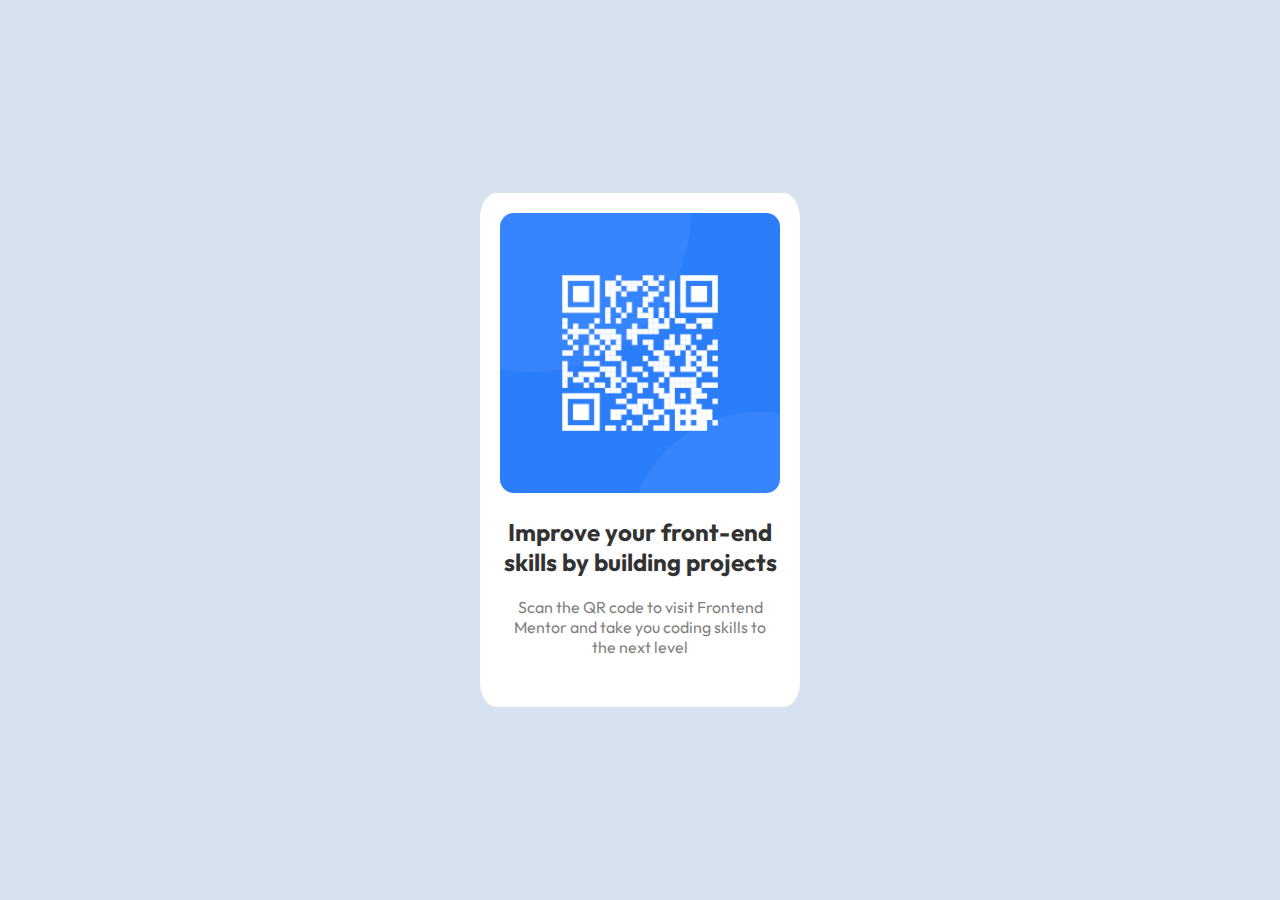
==== Project1/index.html @ 83d15886 "Update index.html" ====
<!DOCTYPE html>
<html lang="en">
<head>
    <meta charset="UTF-8">
    <meta http-equiv="X-UA-Compatible" content="IE=edge">
    <meta name="viewport" content="width=device-width, initial-scale=1.0">
    <title>Frontend Mentor | QR code component</title>
    <link rel="icon" type="image/png" sizes="32x32" href="./Img/favicon-32x32.png">
    <link rel="stylesheet" href="styles.css">
</head>
<body>
    <div class="container">
        <div class="content">
            <img id="img" src="./Img/image-qr-code.png" alt="qr-code">
            <h2>Improve your front-end skills by building projects</h2>
            <p>Scan the QR code to visit Frontend Mentor and take you coding skills to the next level</p>
        </div>
    </div>
</body>
</html>
---- Project1/styles.css ----
@import url('https://fonts.googleapis.com/css2?family=Outfit:wght@100;300;500&display=swap');

* {
    box-sizing: border-box;
    padding: 0;
    margin: 0;
}
html {
    font-family: 'Outfit', sans-serif;
}
body {
    /* background: #3e52a31c; */
    /* background: #52607e65; */
    background: #d6e2f0;
}
.container {
    width: 90%;
    height: 100vh;
    margin: auto;
    display: flex;
    justify-content: center;
    align-items: center;
}
.content {
    width: 320px;
    padding: 20px;
    border-radius: 5%;
    background: #fff;
}
#img {
    width: 100%;
    border-radius: 5%;
}
h2 {
    text-align: center;
    padding-top: 20px;
    opacity: .8;
}
p {
    text-align: center;
    padding: 20px 10px 30px;
    opacity: .5;
}
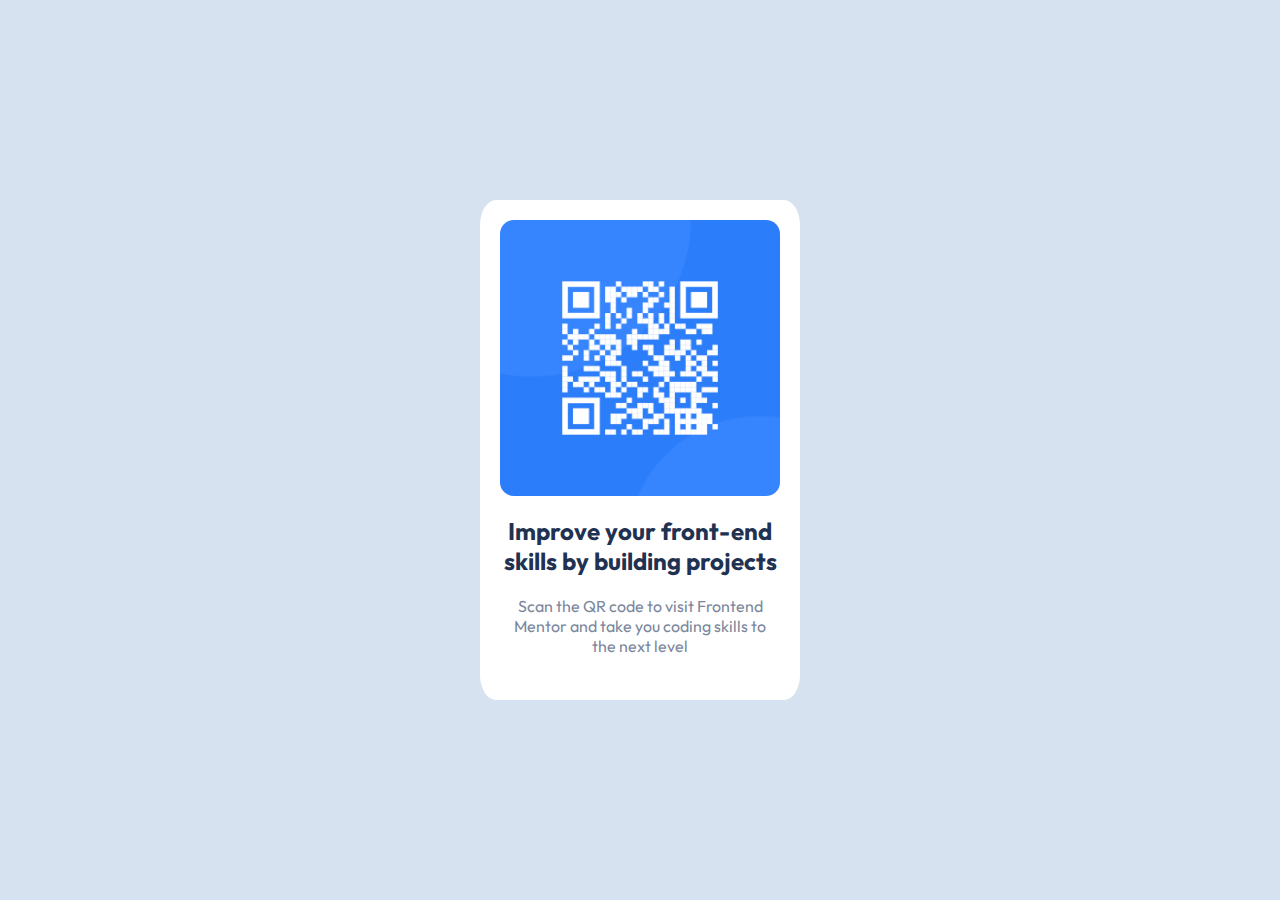
==== commit 1fdd016c: "Add files via upload" ====
--- a/Project1/index.html
+++ b/Project1/index.html
@@ -4,17 +4,19 @@
     <meta charset="UTF-8">
     <meta http-equiv="X-UA-Compatible" content="IE=edge">
     <meta name="viewport" content="width=device-width, initial-scale=1.0">
-    <title>Frontend Mentor | QR code component</title>
-    <link rel="icon" type="image/png" sizes="32x32" href="./Img/favicon-32x32.png">
+    <title>Frontend Mentor | QR Code Component</title>
+    <link rel="icon" type="image/png" sizes="32x32" href="./images/favicon-32x32.png">
     <link rel="stylesheet" href="styles.css">
 </head>
 <body>
-    <div class="container">
-        <div class="content">
-            <img id="img" src="./Img/image-qr-code.png" alt="qr-code">
-            <h2>Improve your front-end skills by building projects</h2>
-            <p>Scan the QR code to visit Frontend Mentor and take you coding skills to the next level</p>
+    <main class="container">
+        <div class="box">
+            <img class="qr-code__img" src="./Img/image-qr-code.png" alt="qr-code">
+            <div class="qr-code__text">
+                <h2>Improve your front-end skills by building projects</h2>
+                <p>Scan the QR code to visit Frontend Mentor and take you coding skills to the next level</p>
+            </div>
         </div>
-    </div>
+    </main>
 </body>
-</html>
+</html>--- a/Project1/styles.css
+++ b/Project1/styles.css
@@ -1,5 +1,11 @@
 @import url('https://fonts.googleapis.com/css2?family=Outfit:wght@100;300;500&display=swap');
 
+:root {
+    --white: #fff;
+    --light-grey: #d6e2f0;
+    --grayish-blue: #7b879d;
+    --dark-blue: #1f3251;
+}
 * {
     box-sizing: border-box;
     padding: 0;
@@ -9,35 +15,54 @@
     font-family: 'Outfit', sans-serif;
 }
 body {
-    /* background: #3e52a31c; */
-    /* background: #52607e65; */
-    background: #d6e2f0;
+    background: var(--light-grey);
 }
 .container {
-    width: 90%;
+    width: 85%;
     height: 100vh;
     margin: auto;
     display: flex;
     justify-content: center;
     align-items: center;
 }
-.content {
-    width: 320px;
+.box {
+    background: var(--white);
+    min-width: 280px;
+    height: 500px;
+    border-radius: 5%;
     padding: 20px;
+    display: flex;
+    flex-direction: column;
+    align-items: center;
+    overflow: hidden;
+    transition: all .5s;
+}
+.qr-code__img {
+    width: 280px;
+    height: 60%;
     border-radius: 5%;
-    background: #fff;
+    transition: all .5s;
 }
-#img {
-    width: 100%;
-    border-radius: 5%;
+.qr-code__text {
+    width: 280px;
+    display: block;
+    height: 40%;
 }
 h2 {
     text-align: center;
     padding-top: 20px;
-    opacity: .8;
+    color: var(--dark-blue);
 }
 p {
     text-align: center;
     padding: 20px 10px 30px;
-    opacity: .5;
+    color: var(--grayish-blue);
+}
+@media (hover:hover) {
+
+    .qr-code__img:hover {
+        width: 100%;
+        height: 100%;
+        transition: all .5s;
+    }
 }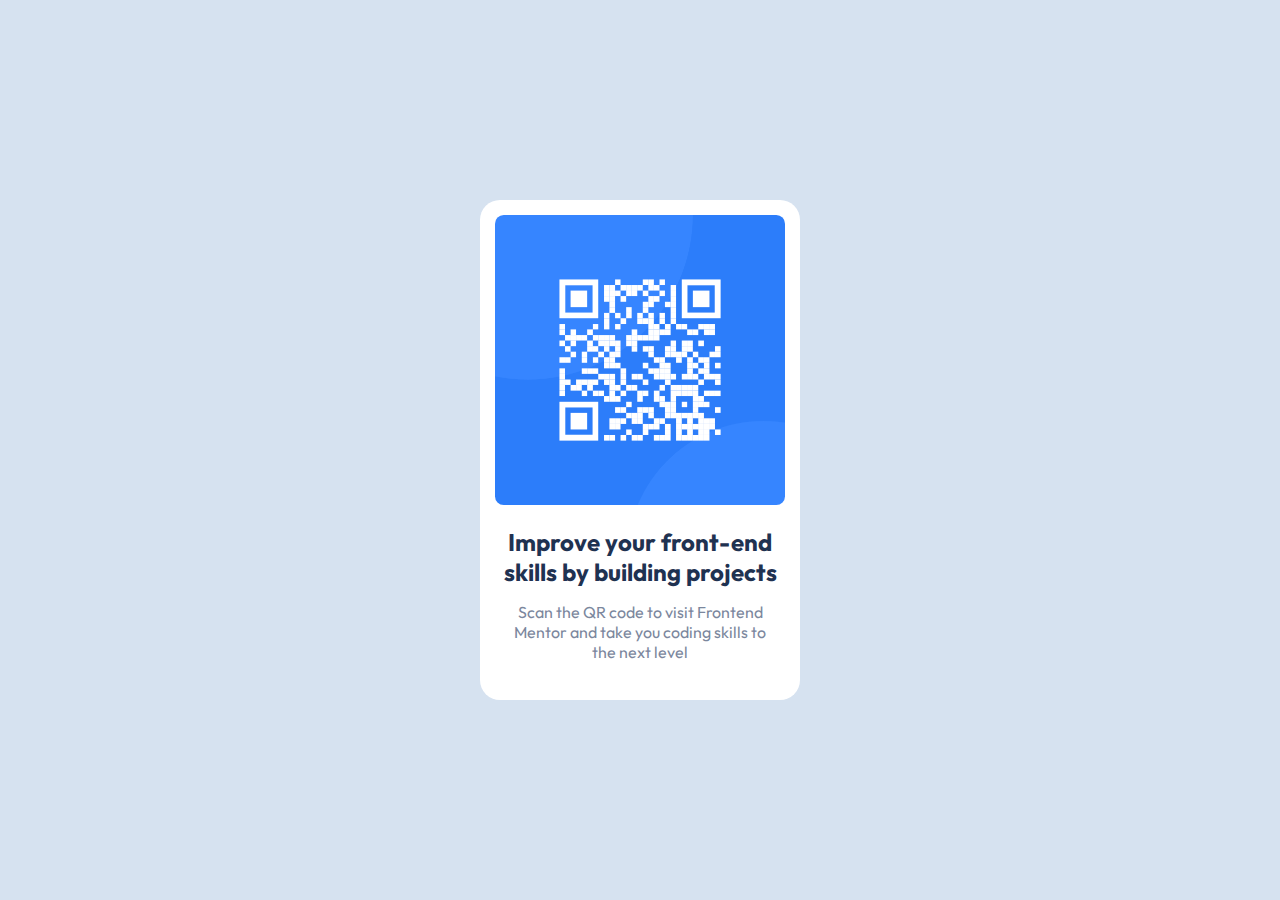
==== commit 71ad33f1: "Add files via upload" ====
--- a/Project1/index.html
+++ b/Project1/index.html
@@ -4,19 +4,22 @@
     <meta charset="UTF-8">
     <meta http-equiv="X-UA-Compatible" content="IE=edge">
     <meta name="viewport" content="width=device-width, initial-scale=1.0">
-    <title>Frontend Mentor | QR Code Component</title>
-    <link rel="icon" type="image/png" sizes="32x32" href="./images/favicon-32x32.png">
-    <link rel="stylesheet" href="styles.css">
+    <title>Frontend Mentor | QR Code</title>
+    <link rel="icon" type="image/png" sizes="32x32" href="./Img/favicon-32x32.png">
+    <link rel="stylesheet" href="./styles.css">
 </head>
 <body>
     <main class="container">
-        <div class="box">
-            <img class="qr-code__img" src="./Img/image-qr-code.png" alt="qr-code">
+        <div class="box" id="box">
+            <div class="qr-code__img" id="img">
+                <img src="./Img/image-qr-code.png" alt="qr-code">
+            </div>
             <div class="qr-code__text">
                 <h2>Improve your front-end skills by building projects</h2>
                 <p>Scan the QR code to visit Frontend Mentor and take you coding skills to the next level</p>
             </div>
         </div>
     </main>
+    <script src="./script.js" crossorigin="anonymous"></script>
 </body>
 </html>--- a/Project1/styles.css
+++ b/Project1/styles.css
@@ -1,7 +1,6 @@
 @import url('https://fonts.googleapis.com/css2?family=Outfit:wght@100;300;500&display=swap');
 
 :root {
-    --white: #fff;
     --light-grey: #d6e2f0;
     --grayish-blue: #7b879d;
     --dark-blue: #1f3251;
@@ -17,8 +16,11 @@
 body {
     background: var(--light-grey);
 }
+body.dark {
+    background: linear-gradient(var(--dark-blue), #000);
+}
 .container {
-    width: 85%;
+    width: 90%;
     height: 100vh;
     margin: auto;
     display: flex;
@@ -26,43 +28,50 @@
     align-items: center;
 }
 .box {
-    background: var(--white);
-    min-width: 280px;
+    background: #fff;
+    min-width: 290px;
     height: 500px;
-    border-radius: 5%;
-    padding: 20px;
+    max-height: 550px;
+    border-radius: 20px;
+    padding: 15px;
     display: flex;
     flex-direction: column;
     align-items: center;
     overflow: hidden;
-    transition: all .5s;
 }
 .qr-code__img {
-    width: 280px;
+    width: 290px;
     height: 60%;
-    border-radius: 5%;
-    transition: all .5s;
+    transition: all 1s;
+}
+.qr-code__img img {
+    width: 100%;
+    border-radius: 3%;
+    transition: all 1s;
 }
 .qr-code__text {
-    width: 280px;
-    display: block;
+    width: 290px;
     height: 40%;
 }
-h2 {
+.qr-code__text h2 {
     text-align: center;
-    padding-top: 20px;
+    padding-top: 30px;
     color: var(--dark-blue);
 }
-p {
+.qr-code__text p {
     text-align: center;
-    padding: 20px 10px 30px;
+    padding: 15px 10px 40px;
     color: var(--grayish-blue);
 }
 @media (hover:hover) {
 
     .qr-code__img:hover {
-        width: 100%;
+        width: 500px;
         height: 100%;
-        transition: all .5s;
+    }
+    .qr-code__img:hover > img {
+        height: 100%;
+        transform: rotate(1turn);
+        filter: grayscale(1) contrast(1000%);
     }
 }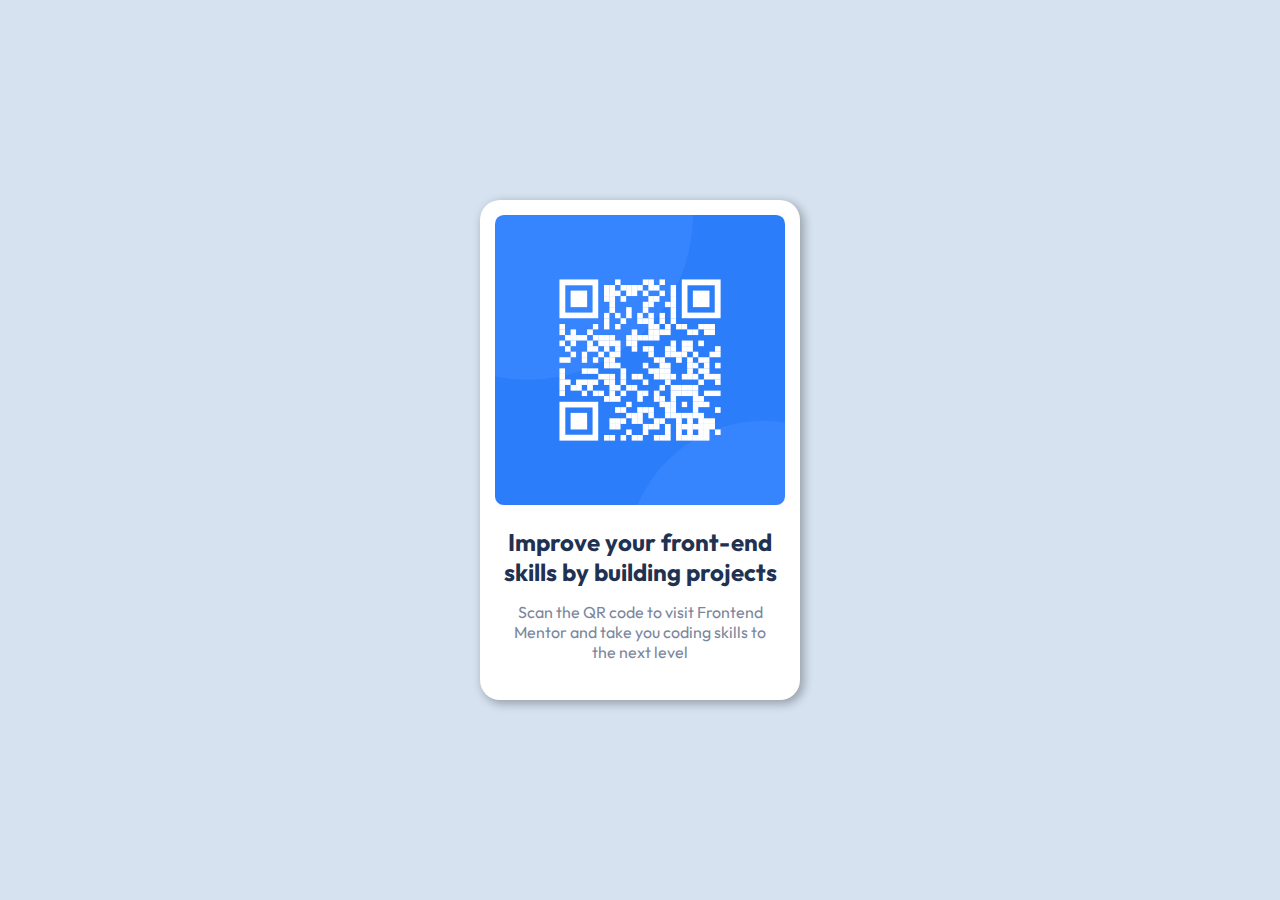
==== commit 8a1fb767: "Update index.html" ====
--- a/Project1/index.html
+++ b/Project1/index.html
@@ -10,7 +10,7 @@
 </head>
 <body>
     <main class="container">
-        <div class="box" id="box">
+        <div class="card">
             <div class="qr-code__img" id="img">
                 <img src="./Img/image-qr-code.png" alt="qr-code">
             </div>
@@ -22,4 +22,4 @@
     </main>
     <script src="./script.js" crossorigin="anonymous"></script>
 </body>
-</html>+</html>
--- a/Project1/styles.css
+++ b/Project1/styles.css
@@ -10,11 +10,9 @@
     padding: 0;
     margin: 0;
 }
-html {
-    font-family: 'Outfit', sans-serif;
-}
 body {
     background: var(--light-grey);
+    font-family: 'Outfit', sans-serif;
 }
 body.dark {
     background: linear-gradient(var(--dark-blue), #000);
@@ -27,13 +25,13 @@
     justify-content: center;
     align-items: center;
 }
-.box {
+.card {
     background: #fff;
     min-width: 290px;
     height: 500px;
-    max-height: 550px;
     border-radius: 20px;
     padding: 15px;
+    box-shadow: 3px 3px 10px 1px rgba(0, 0, 0, 0.287);
     display: flex;
     flex-direction: column;
     align-items: center;
@@ -74,4 +72,4 @@
         transform: rotate(1turn);
         filter: grayscale(1) contrast(1000%);
     }
-}+}
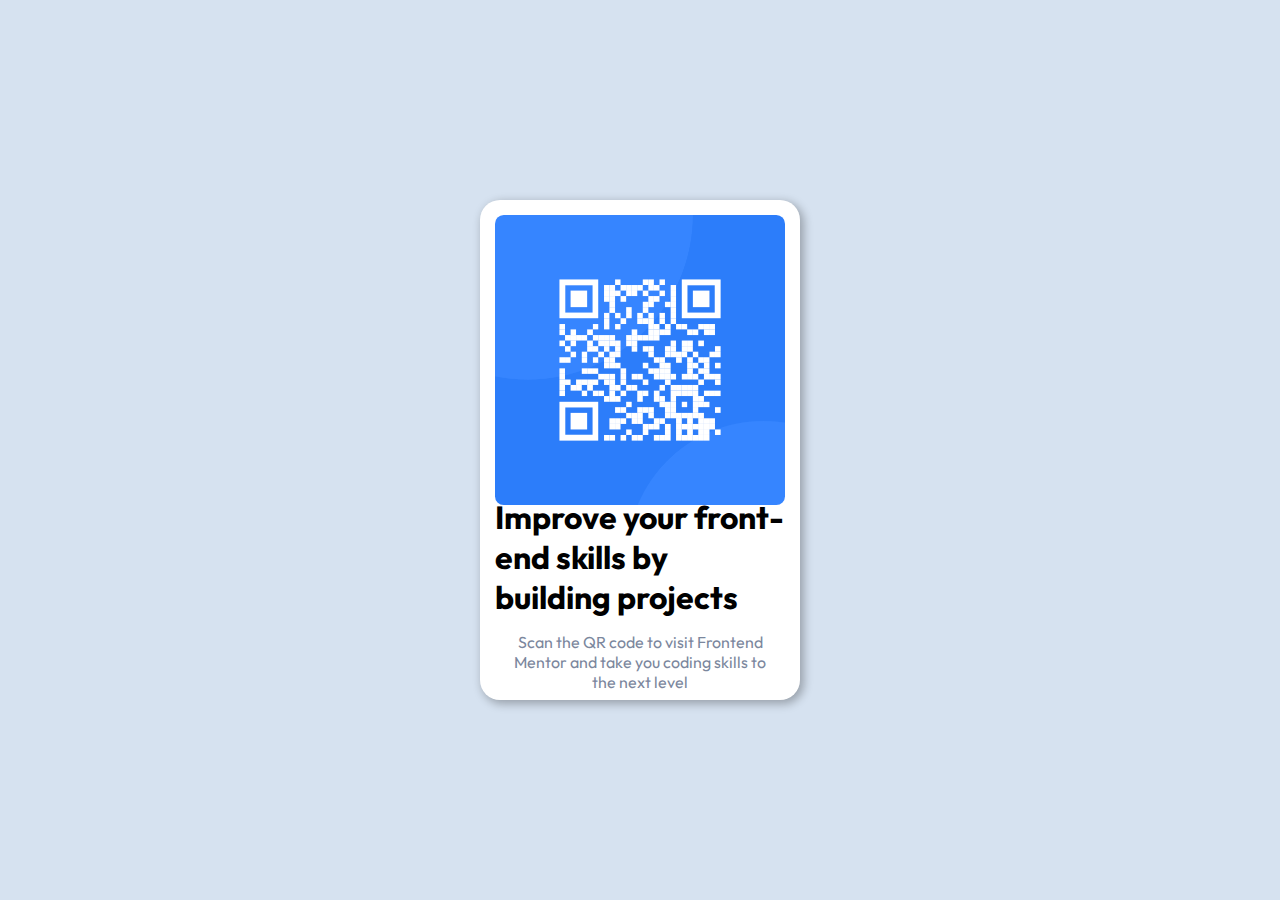
==== commit 037c6a71: "Update index.html" ====
--- a/Project1/index.html
+++ b/Project1/index.html
@@ -15,7 +15,7 @@
                 <img src="./Img/image-qr-code.png" alt="qr-code">
             </div>
             <div class="qr-code__text">
-                <h2>Improve your front-end skills by building projects</h2>
+                <h1>Improve your front-end skills by building projects</h1>
                 <p>Scan the QR code to visit Frontend Mentor and take you coding skills to the next level</p>
             </div>
         </div>
